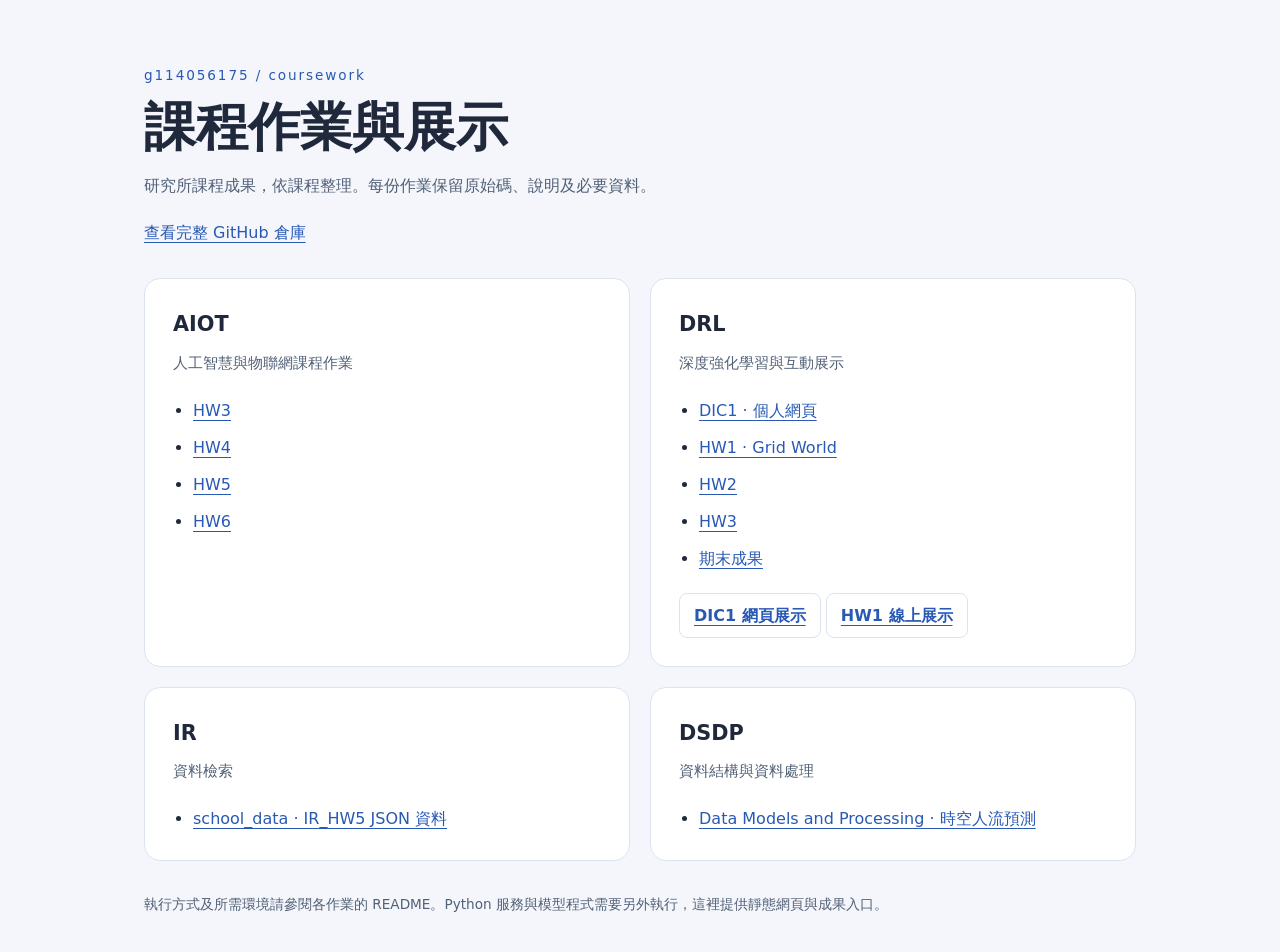
==== index.html @ b5bbc02f "Organize coursework navigation and preserve relocated demos" ====
<!doctype html>
<html lang="zh-Hant">
<head>
  <meta charset="utf-8">
  <meta name="viewport" content="width=device-width, initial-scale=1">
  <meta name="description" content="g114056175 的研究所課程作業與網頁展示入口">
  <title>課程作業 · g114056175</title>
  <style>
    :root { color-scheme: light dark; --bg:#f4f6fb; --card:#fff; --fg:#20293c; --muted:#526177; --line:#dce3ef; --link:#2859b5; }
    * { box-sizing:border-box; }
    body { margin:0; background:var(--bg); color:var(--fg); font:16px/1.7 system-ui,"Microsoft JhengHei",sans-serif; }
    main { max-width:1040px; margin:auto; padding:64px 24px 36px; }
    .eyebrow { color:var(--link); font-size:.85rem; letter-spacing:.14em; }
    h1 { margin:8px 0 12px; font-size:clamp(2rem,5vw,3.25rem); line-height:1.25; }
    h2 { margin:0 0 8px; font-size:1.3rem; }
    p { margin:0 0 20px; color:var(--muted); }
    a { color:var(--link); text-underline-offset:4px; }
    a:hover { text-decoration-thickness:2px; }
    a:focus-visible { outline:3px solid var(--link); outline-offset:4px; }
    .grid { display:grid; grid-template-columns:repeat(2,minmax(0,1fr)); gap:20px; margin:32px 0; }
    article { padding:28px; background:var(--card); border:1px solid var(--line); border-radius:16px; }
    article p { font-size:.95rem; }
    ul { margin:0; padding-left:20px; }
    li + li { margin-top:10px; }
    .demo { display:inline-block; margin-top:20px; padding:8px 14px; border:1px solid var(--line); border-radius:8px; font-weight:600; }
    footer { font-size:.85rem; color:var(--muted); }
    @media(max-width:620px) { main { padding-top:36px; } .grid { grid-template-columns:1fr; } article { padding:22px; } }
    @media(prefers-color-scheme:dark) { :root { --bg:#101721; --card:#192330; --fg:#eff4fc; --muted:#b6c2d4; --line:#344257; --link:#90b8ff; } }
  </style>
</head>
<body>
<main>
  <div class="eyebrow">g114056175 / coursework</div>
  <h1>課程作業與展示</h1>
  <p>研究所課程成果，依課程整理。每份作業保留原始碼、說明及必要資料。</p>
  <a href="https://github.com/g114056175/coursework">查看完整 GitHub 倉庫</a>
  <div class="grid">
    <article>
      <h2>AIOT</h2><p>人工智慧與物聯網課程作業</p>
      <ul>
        <li><a href="https://github.com/g114056175/coursework/tree/main/AIOT/hw3">HW3</a></li>
        <li><a href="https://github.com/g114056175/coursework/tree/main/AIOT/hw4">HW4</a></li>
        <li><a href="https://github.com/g114056175/coursework/tree/main/AIOT/hw5">HW5</a></li>
        <li><a href="https://github.com/g114056175/coursework/tree/main/AIOT/hw6">HW6</a></li>
      </ul>
    </article>
    <article>
      <h2>DRL</h2><p>深度強化學習與互動展示</p>
      <ul>
        <li><a href="https://github.com/g114056175/coursework/tree/main/DRL/DIC1">DIC1 · 個人網頁</a></li>
        <li><a href="https://github.com/g114056175/coursework/tree/main/DRL/hw1">HW1 · Grid World</a></li>
        <li><a href="https://github.com/g114056175/coursework/tree/main/DRL/hw2">HW2</a></li>
        <li><a href="https://github.com/g114056175/coursework/tree/main/DRL/hw3">HW3</a></li>
        <li><a href="https://github.com/g114056175/coursework/tree/main/DRL/final-project">期末成果</a></li>
      </ul>
      <a class="demo" href="DRL/DIC1/personal-page/">DIC1 網頁展示</a>
      <a class="demo" href="https://huggingface.co/spaces/g114056175/DRL-hw1-demo">HW1 線上展示</a>
    </article>
    <article>
      <h2>IR</h2><p>資料檢索</p>
      <ul><li><a href="https://github.com/g114056175/coursework/tree/main/IR/school_data">school_data · IR_HW5 JSON 資料</a></li></ul>
    </article>
    <article>
      <h2>DSDP</h2><p>資料結構與資料處理</p>
      <ul><li><a href="https://github.com/g114056175/coursework/tree/main/DSDP/Data_Models_And_Processing">Data Models and Processing · 時空人流預測</a></li></ul>
    </article>
  </div>
  <footer>執行方式及所需環境請參閱各作業的 README。Python 服務與模型程式需要另外執行，這裡提供靜態網頁與成果入口。</footer>
</main>
</body>
</html>
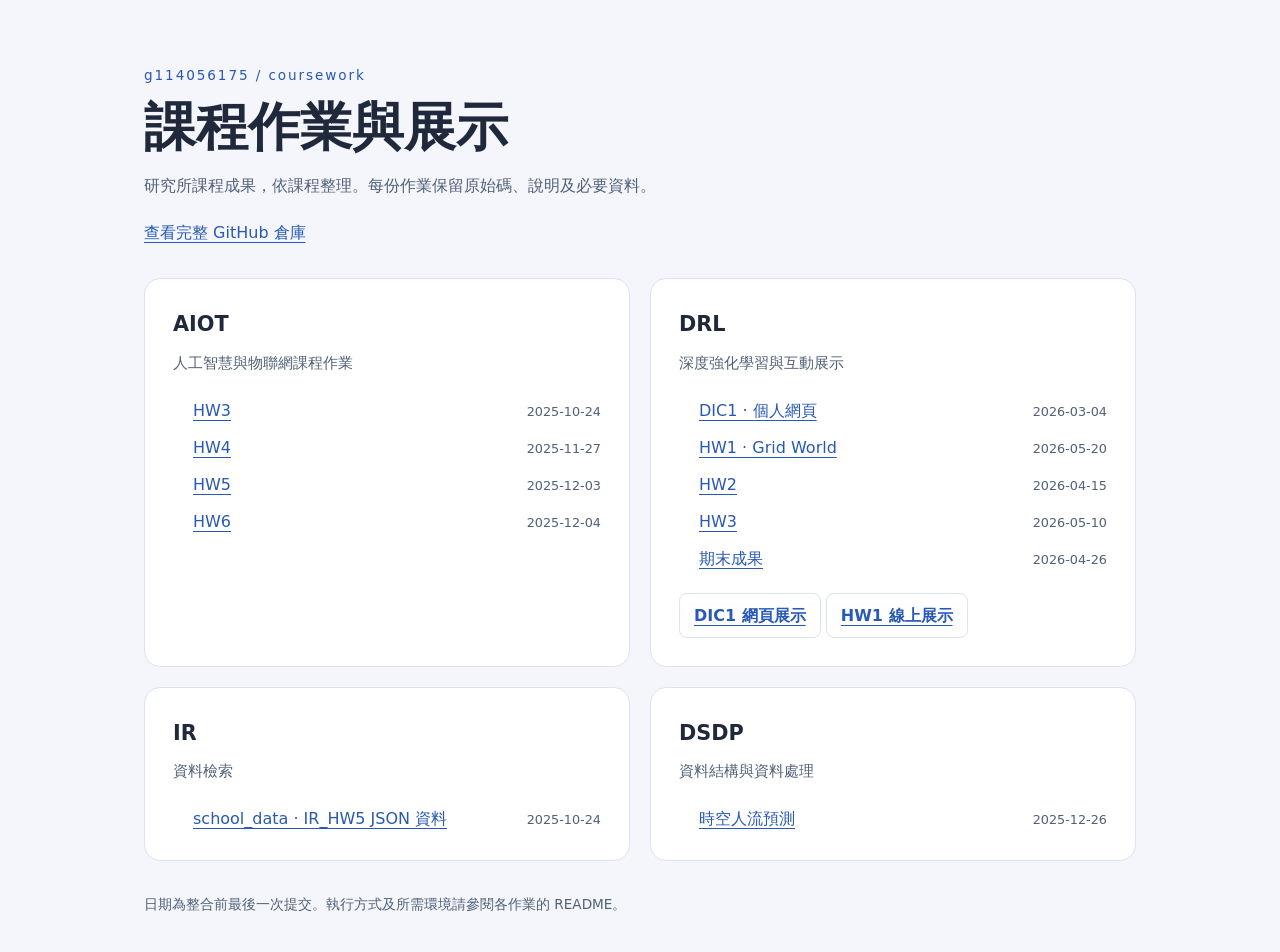
==== commit 2e68b71f: "Show original homework dates and simplify course navigation" ====
--- a/index.html
+++ b/index.html
@@ -22,6 +22,8 @@
     article p { font-size:.95rem; }
     ul { margin:0; padding-left:20px; }
     li + li { margin-top:10px; }
+    li { display:flex; align-items:baseline; justify-content:space-between; gap:8px 16px; flex-wrap:wrap; }
+    time { color:var(--muted); font-size:.8rem; font-variant-numeric:tabular-nums; white-space:nowrap; }
     .demo { display:inline-block; margin-top:20px; padding:8px 14px; border:1px solid var(--line); border-radius:8px; font-weight:600; }
     footer { font-size:.85rem; color:var(--muted); }
     @media(max-width:620px) { main { padding-top:36px; } .grid { grid-template-columns:1fr; } article { padding:22px; } }
@@ -38,34 +40,34 @@
     <article>
       <h2>AIOT</h2><p>人工智慧與物聯網課程作業</p>
       <ul>
-        <li><a href="https://github.com/g114056175/coursework/tree/main/AIOT/hw3">HW3</a></li>
-        <li><a href="https://github.com/g114056175/coursework/tree/main/AIOT/hw4">HW4</a></li>
-        <li><a href="https://github.com/g114056175/coursework/tree/main/AIOT/hw5">HW5</a></li>
-        <li><a href="https://github.com/g114056175/coursework/tree/main/AIOT/hw6">HW6</a></li>
+        <li><a href="https://github.com/g114056175/coursework/tree/main/AIOT/hw3">HW3</a><time datetime="2025-10-24" aria-label="原始更新：2025-10-24">2025-10-24</time></li>
+        <li><a href="https://github.com/g114056175/coursework/tree/main/AIOT/hw4">HW4</a><time datetime="2025-11-27" aria-label="原始更新：2025-11-27">2025-11-27</time></li>
+        <li><a href="https://github.com/g114056175/coursework/tree/main/AIOT/hw5">HW5</a><time datetime="2025-12-03" aria-label="原始更新：2025-12-03">2025-12-03</time></li>
+        <li><a href="https://github.com/g114056175/coursework/tree/main/AIOT/hw6">HW6</a><time datetime="2025-12-04" aria-label="原始更新：2025-12-04">2025-12-04</time></li>
       </ul>
     </article>
     <article>
       <h2>DRL</h2><p>深度強化學習與互動展示</p>
       <ul>
-        <li><a href="https://github.com/g114056175/coursework/tree/main/DRL/DIC1">DIC1 · 個人網頁</a></li>
-        <li><a href="https://github.com/g114056175/coursework/tree/main/DRL/hw1">HW1 · Grid World</a></li>
-        <li><a href="https://github.com/g114056175/coursework/tree/main/DRL/hw2">HW2</a></li>
-        <li><a href="https://github.com/g114056175/coursework/tree/main/DRL/hw3">HW3</a></li>
-        <li><a href="https://github.com/g114056175/coursework/tree/main/DRL/final-project">期末成果</a></li>
+        <li><a href="https://github.com/g114056175/coursework/tree/main/DRL/DIC1">DIC1 · 個人網頁</a><time datetime="2026-03-04" aria-label="原始更新：2026-03-04">2026-03-04</time></li>
+        <li><a href="https://github.com/g114056175/coursework/tree/main/DRL/hw1">HW1 · Grid World</a><time datetime="2026-05-20" aria-label="原始更新：2026-05-20">2026-05-20</time></li>
+        <li><a href="https://github.com/g114056175/coursework/tree/main/DRL/hw2">HW2</a><time datetime="2026-04-15" aria-label="原始更新：2026-04-15">2026-04-15</time></li>
+        <li><a href="https://github.com/g114056175/coursework/tree/main/DRL/hw3">HW3</a><time datetime="2026-05-10" aria-label="原始更新：2026-05-10">2026-05-10</time></li>
+        <li><a href="https://github.com/g114056175/coursework/tree/main/DRL/final-project">期末成果</a><time datetime="2026-04-26" aria-label="原始更新：2026-04-26">2026-04-26</time></li>
       </ul>
       <a class="demo" href="DRL/DIC1/personal-page/">DIC1 網頁展示</a>
       <a class="demo" href="https://huggingface.co/spaces/g114056175/DRL-hw1-demo">HW1 線上展示</a>
     </article>
     <article>
       <h2>IR</h2><p>資料檢索</p>
-      <ul><li><a href="https://github.com/g114056175/coursework/tree/main/IR/school_data">school_data · IR_HW5 JSON 資料</a></li></ul>
+      <ul><li><a href="https://github.com/g114056175/coursework/tree/main/IR/school_data">school_data · IR_HW5 JSON 資料</a><time datetime="2025-10-24" aria-label="原始更新：2025-10-24">2025-10-24</time></li></ul>
     </article>
     <article>
       <h2>DSDP</h2><p>資料結構與資料處理</p>
-      <ul><li><a href="https://github.com/g114056175/coursework/tree/main/DSDP/Data_Models_And_Processing">Data Models and Processing · 時空人流預測</a></li></ul>
+      <ul><li><a href="https://github.com/g114056175/coursework/tree/main/DSDP/Data_Models_And_Processing">時空人流預測</a><time datetime="2025-12-26" aria-label="原始更新：2025-12-26">2025-12-26</time></li></ul>
     </article>
   </div>
-  <footer>執行方式及所需環境請參閱各作業的 README。Python 服務與模型程式需要另外執行，這裡提供靜態網頁與成果入口。</footer>
+  <footer>日期為整合前最後一次提交。執行方式及所需環境請參閱各作業的 README。</footer>
 </main>
 </body>
 </html>
